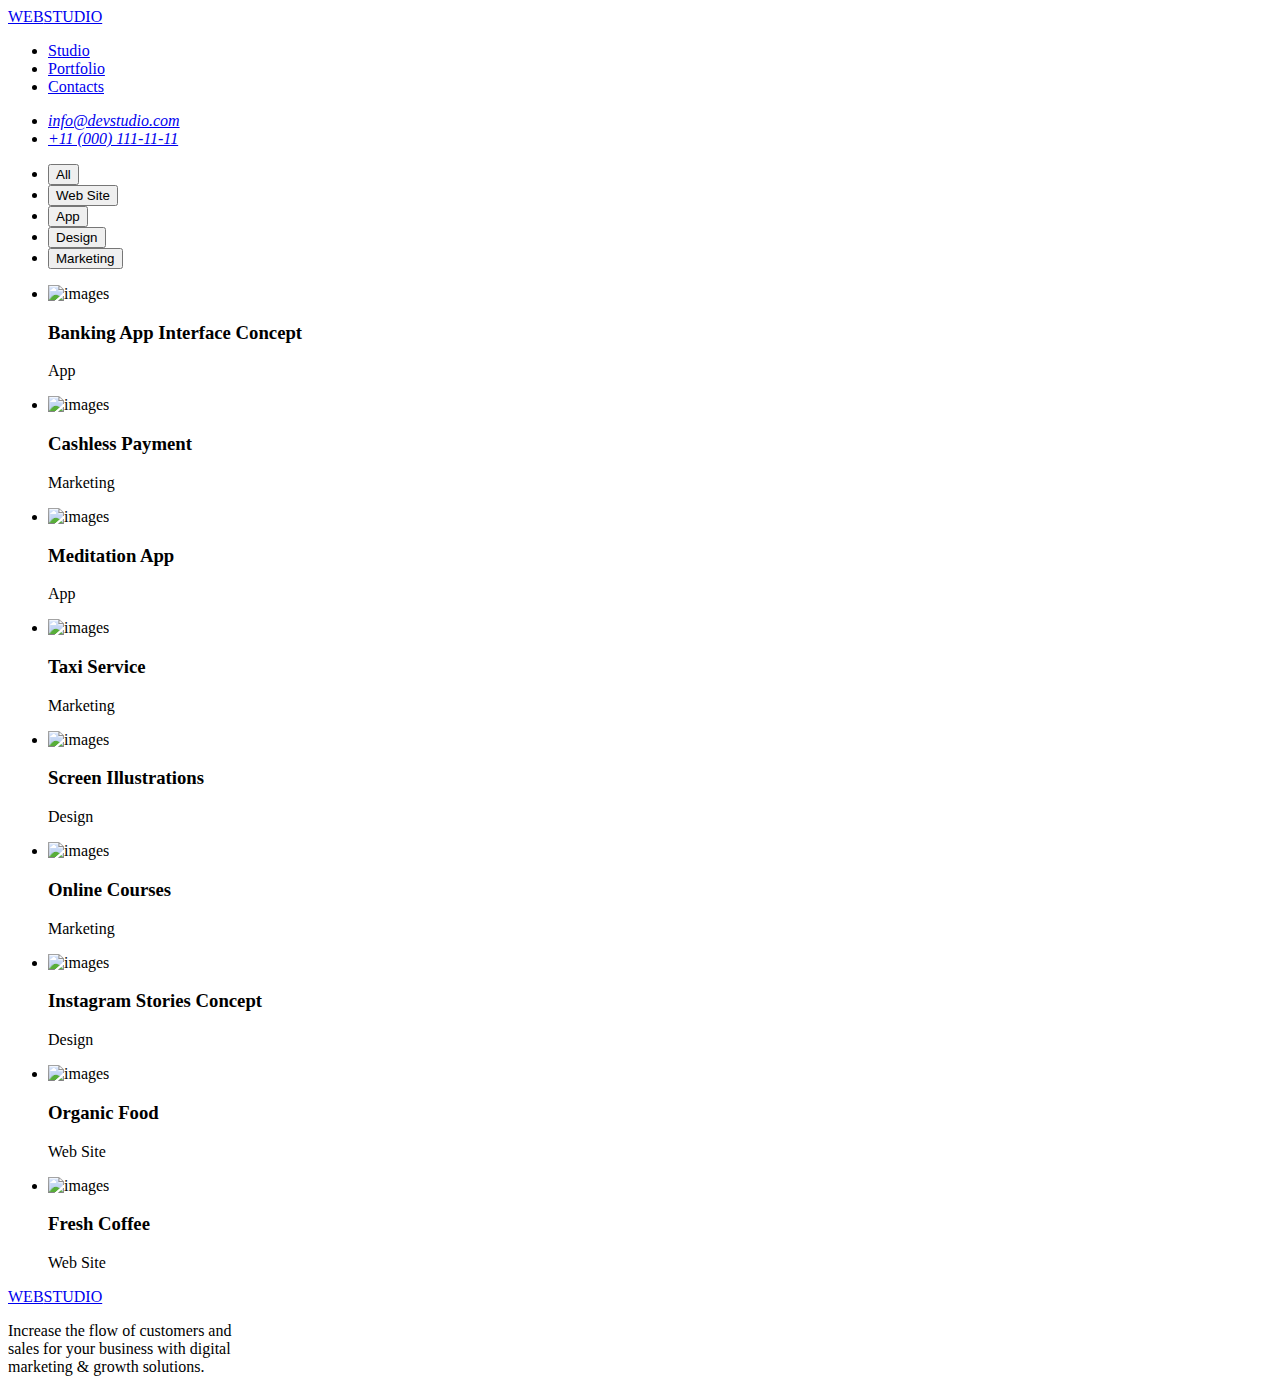
==== portfolio.html @ dd23f2cd "Create portfolio.html" ====
<!DOCTYPE html>
<html lang="en">
    <head>
        <meta charset="UTF-8">
        <meta name="viewport" content="width=device-width, initial-scale=1.0" />
        <title>main page</title>
        <link rel="stylesheet" href="css/styles.css" />
        <link rel="preconnect" href="https://fonts.googleapis.com">
        <link rel="preconnect" href="https://fonts.gstatic.com" crossorigin>
        <link href="https://fonts.googleapis.com/css2?family=Raleway:wght@800&family=Roboto:wght@400;500;700;900&display=swap" rel="stylesheet">
    </head>
<body>
    <body>
        <!-- Header Section -->
        <header class="main-header">
            <div class="container header-container">
                <nav class=" nav-header">
                    <div class="nav-logo">
                        <a class="nav-logo-link" href="index.html">WEB<span class="studio">STUDIO</span></a>
                    </div>
                    <ul class="nav-list">
                        <li class="nav-list-item">
                            <a class="nav-list-link" href="index.html">Studio</a>
                        </li>
                        <li class="nav-list-item">
                            <a class="nav-list-link" href="portfolio.html">Portfolio</a>
                        </li>
                        <li class="nav-list-item">
                            <a class="nav-list-link" href="index.html">Contacts</a>
                        </li>
                    </ul>
                </nav>
                <address class="address">
                    <ul class="address-list">
                        <li class="address-list-item">
                            <a class="address-list-link" href="mailto:info@devstudio.com">info@devstudio.com</a>
                        </li>
                        <li class="address-list-item">
                            <a class="address-list-link" href="tel:+110001111111">+11 (000) 111-11-11</a>
                        </li>
                    </ul>
                </address>
            </div>
        </header>
        <main>
            <!-- Main Section -->
            <main>
                <section class="menu">
                    <div class="container menu-container">
                        <h2 hidden="" class="menu-title">menu</h2>
                        <ul class="menu-list">
                            <li class="menu-list-item">
                                <button class="menu-item-button" type="button" href="portfolio.html">All</button>
                            </li>
                            <li class="menu-list-item">
                                <button class="menu-item-button" type="button" href="portfolio.html">Web Site</button>
                            </li>
                            <li class="menu-list-item">
                                <button class="menu-item-button" type="button" href="portfolio.html">App</button>
                            </li>
                            <li class="menu-list-item">
                                <button class="menu-item-button" type="button" href="portfolio.html">Design</button>
                            </li>
                            <li class="menu-list-item">
                                <button class="menu-item-button" type="button" href="portfolio.html">Marketing</button>
                            </li>
                        </ul>
                    </div>
                </section>
    
            <section class="online-app">
                <div class="container online-app-container">
                    <h2 hidden="" class="online-app-title">Image Thumnails</h2>
                    <ul class="online-app-list">
                        <li class="online-app-list-item">
                            <img class="online-app-list-images-thumbnail" src="./images/images-portfolio/img1.jpg" alt="images"
                                width="360px">
                                <div class="online-app-list-title-container">
                                    <h3 class="online-app-list-title">Banking App Interface Concept</h3>
                                    <p class="online-app-description">App</p>
                                </div>
                        </li>
                        <li class="online-app-list-item">
                            <img class="online-app-list-images-thumbnail" src="./images/images-portfolio/img2.jpg" alt="images"
                                width="360px">
                                <div class="online-app-list-title-container">
                            <h3 class="online-app-list-title">Cashless Payment</h3>
                            <p class="online-app-description">Marketing</p>
                            </div>
                        </li>
                        <li class="online-app-list-item">
                            <img class="online-app-list-images-thumbnail" src="./images/images-portfolio/img3.jpg" alt="images"
                                width="360px">
                                <div class="online-app-list-title-container">
                            <h3 class="online-app-list-title">Meditation App</h3>
                            <p class="online-app-description">App</p>
                            </div>
                        </li>
                        <li class="online-app-list-item">
                            <img class="online-app-list-images-thumbnail" src="./images/images-portfolio/img4.jpg" alt="images"
                                width="360px">
                                <div class="online-app-list-title-container">
                            <h3 class="online-app-list-title">Taxi Service</h3>
                            <p class="online-app-description">Marketing</p>
                            </div>
                        </li>
                        <li class="online-app-list-item">
                            <img class="online-app-list-images-thumbnail" src="./images/images-portfolio/img5.jpg" alt="images"
                                width="360px">
                                <div class="online-app-list-title-container">
                            <h3 class="online-app-list-title">Screen Illustrations</h3>
                            <p class="online-app-description">Design</p>
                            </div>
                        </li>
                        <li class="online-app-list-item">
                            <img class="online-app-list-images-thumbnail" src="./images/images-portfolio/img6.jpg" alt="images"
                                width="360px">
                                <div class="online-app-list-title-container">
                            <h3 class="online-app-list-title">Online Courses</h3>
                            <p class="online-app-description">Marketing</p>
                            </div>
                        </li>
                        <li class="online-app-list-item">
                            <img class="online-app-list-images-thumbnail" src="./images/images-portfolio/img7.jpg" alt="images"
                                width="360px">
                                <div class="online-app-list-title-container">
                            <h3 class="online-app-list-title">Instagram Stories Concept</h3>
                            <p class="online-app-description">Design</p>
                            </div>
                        </li>
                        <li class="online-app-list-item">
                            <img class="online-app-list-images-thumbnail" src="./images/images-portfolio/img8.jpg" alt="images"
                                width="360px">
                                <div class="online-app-list-title-container">
                            <h3 class="online-app-list-title">Organic Food</h3>
                            <p class="online-app-description">Web Site</p>
                            </div>
                        </li>
                        <li class="online-app-list-item">
                            <img class="online-app-list-images-thumbnail" src="./images/images-portfolio/img9.jpg" alt="images"
                                width="360px">
                                <div class="online-app-list-title-container">
                            <h3 class="online-app-list-title">Fresh Coffee</h3>
                            <p class="online-app-description">Web Site</p>
                            </div>
                        </li>
                    </ul>
                </div>
            </section>
        </main>
    <!-- Footer Section -->
<footer class="footer">
    <div class="container footer-container">
        <a class="footer-logo-link" href="index.html">WEB<span class="studio-footer">STUDIO</span></a>
        <p class="footer-description">Increase the flow of customers and <br>sales for your business with digital
            <br>marketing & growth solutions.</p>
    </div>
    </footer>
    
</body>
</html>
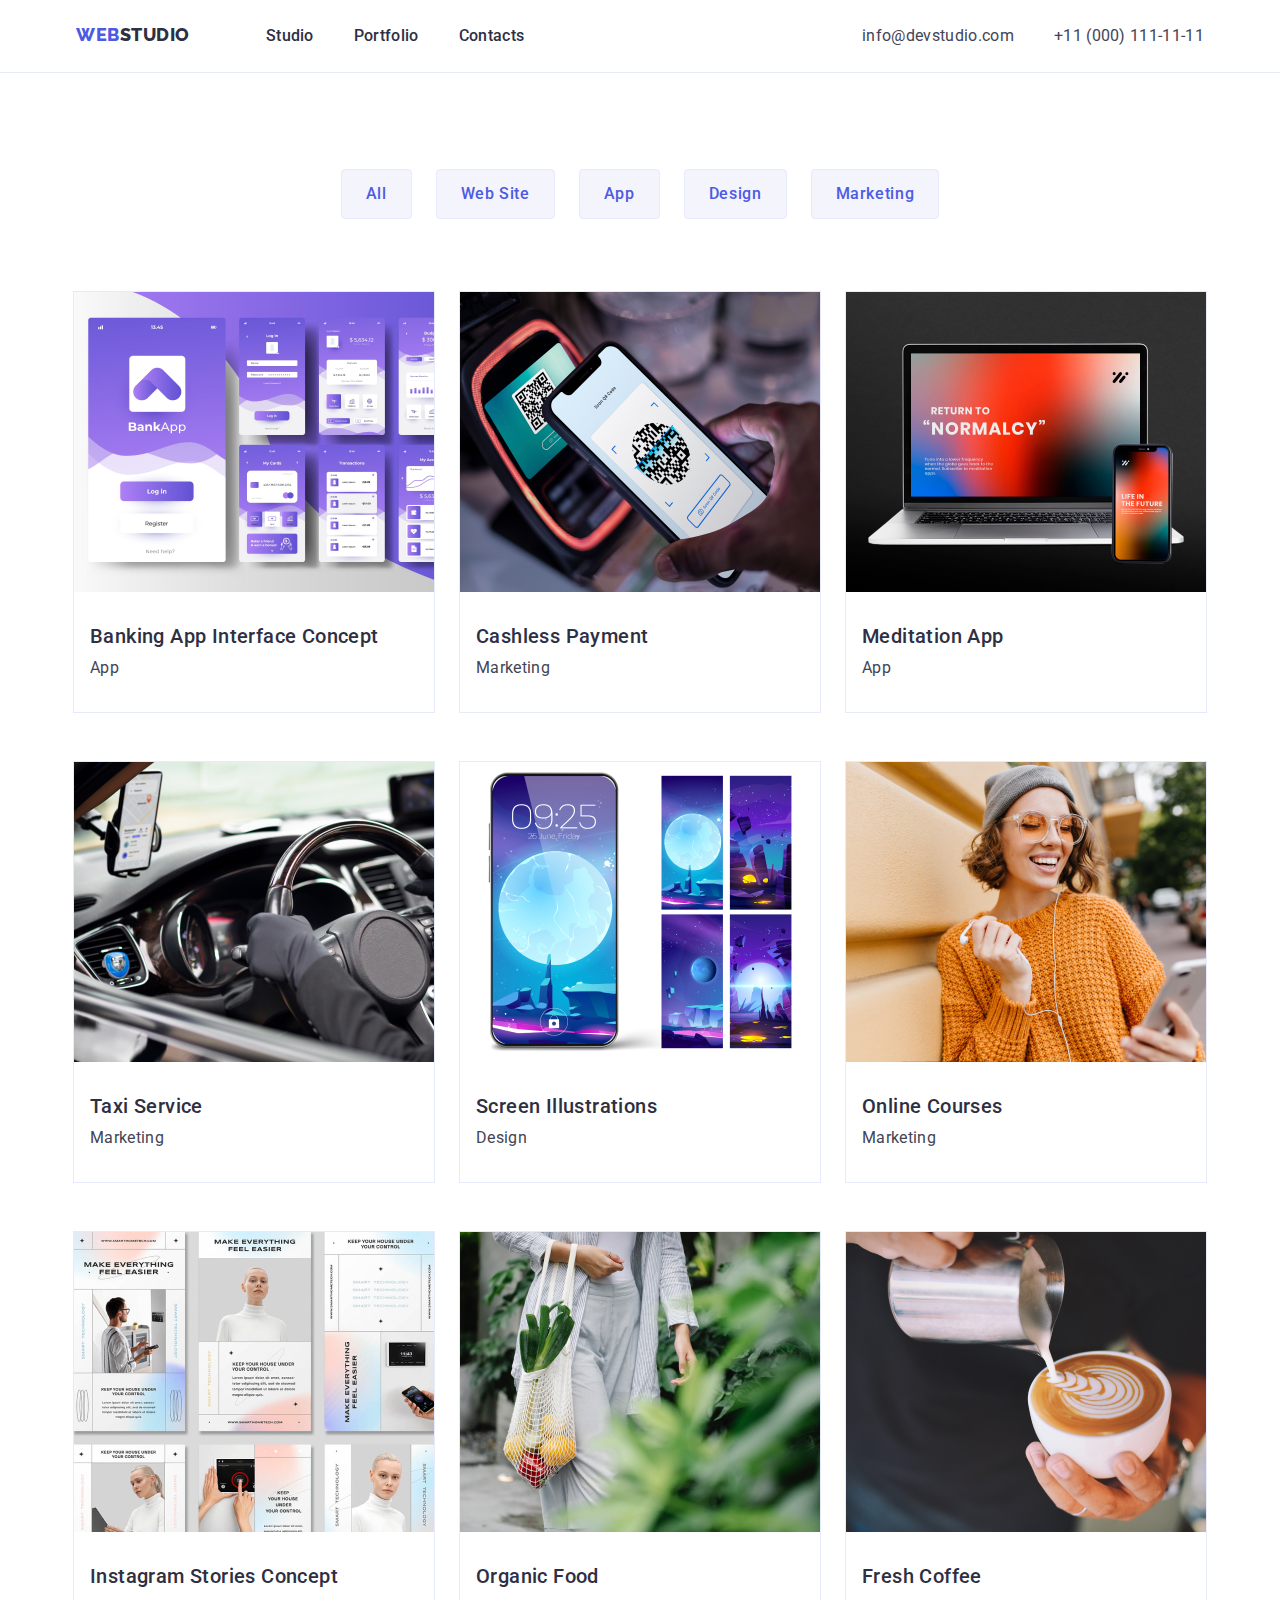
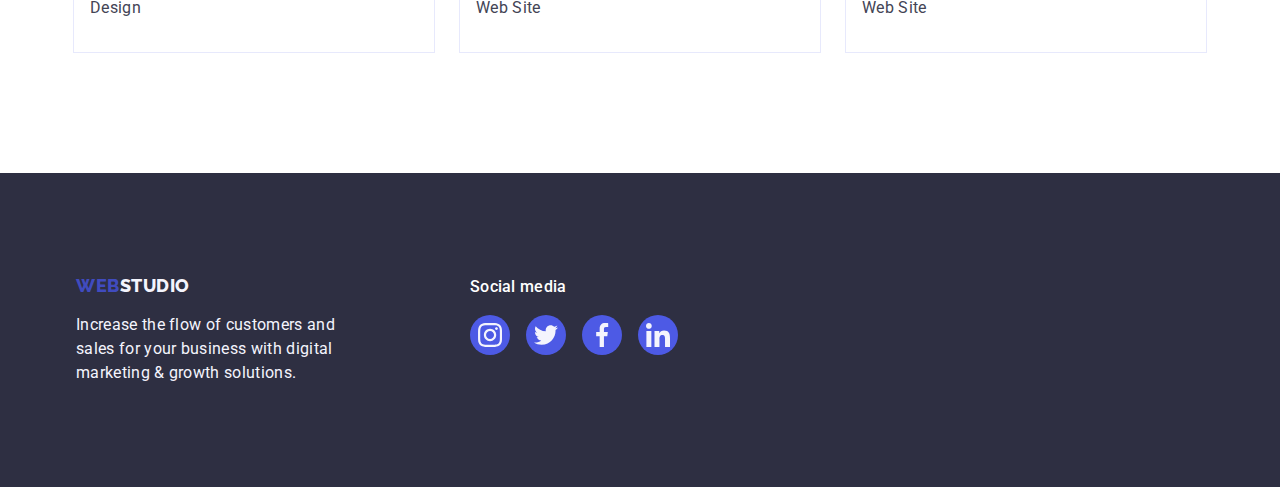
==== commit b9f8f40b: "Update portfolio.html" ====
--- a/portfolio.html
+++ b/portfolio.html
@@ -149,13 +149,48 @@
             </section>
         </main>
     <!-- Footer Section -->
-<footer class="footer">
-    <div class="container footer-container">
-        <a class="footer-logo-link" href="index.html">WEB<span class="studio-footer">STUDIO</span></a>
-        <p class="footer-description">Increase the flow of customers and <br>sales for your business with digital
-            <br>marketing & growth solutions.</p>
+    <footer class="footer">
+        <div class="container footer-container">
+            <h2 hidden="" class="footer-title">Footer</h2>
+        <div class="footer-logo">
+        <a class="footer-logo-link" href="index.html" >WEB<span class="studio-footer">STUDIO</span></a>
+        <p class="footer-description">Increase the flow of customers and <br>sales for your business with digital <br>marketing & growth solutions.</p>
+        </div>
+        <div>
+            <h6 class="footer-title-links">Social media</h6>
+            <ul class="footer-list-links">
+                <li class="footer-list-links-item"> 
+                    <a href="#" class="footer-list-link">
+                        <svg>
+                            <use href="images/images-main/iconsfooter.svg#instagram"/>
+                        </svg>
+                    </a>
+                </li>
+                <li class="footer-list-links-item">
+                    <a href="#" class="footer-list-link">
+                        <svg>
+                            <use href="images/images-main/iconsfooter.svg#twitter"/>
+                        </svg>
+                    </a>
+                </li>
+                <li class="footer-list-links-item"> 
+                    <a href="#" class="footer-list-link">
+                        <svg>
+                            <use href="images/images-main/iconsfooter.svg#facebook"/>
+                        </svg>
+                    </a>
+                </li>
+                <li class="footer-list-links-item">
+                    <a href="#" class="footer-list-link">
+                        <svg>
+                            <use href="images/images-main/iconsfooter.svg#linkedin"/>
+                        </svg>
+                    </a>
+                </li>     
+            </ul>
+        </div>
     </div>
-    </footer>
+</footer>
     
 </body>
 </html>--- a/css/styles.css
+++ b/css/styles.css
@@ -0,0 +1,624 @@
+* {
+    margin: 0;
+    padding: 0;
+    box-sizing: border-box;
+}
+
+body {
+    font-family: 'Roboto';
+}
+
+img {
+    display: block;
+    max-width: 100%;
+    height: auto;
+}
+
+h1,
+h2,
+h3,
+h4,
+h5,
+h6,
+p,
+ul {
+    margin: 0;
+    padding: 0;
+}
+
+:root {
+    --iris: #4d5ae5;
+    --navyblue: #2E2F42;
+    --ocean: #404bbf;
+    --white: #ffffff;
+    --slate: #434455;
+    --cornflower: #e7e9fc;
+    --cloud: #f4f4fd;
+    --green: #31d0aa;
+    --lightslate: #8e8f99;
+    --navybluemodal: #2e2f42;
+    --grey: #2e2f42;
+    --dairy: #fcfcfc;
+}
+.container{
+    width:1158px;
+    margin:0 auto;
+}
+.header-container{
+    display: flex;
+    justify-content: space-between;
+    padding: 0px 15px;
+}
+.main-header {
+    display:flex;
+    background-color:var(--white);
+    border-bottom: 1px solid var(--cornflower);
+    padding:24px 0px;
+}
+
+button {
+    border: unset;
+    font-family: inherit;
+    cursor: pointer;
+    outline: none;
+}
+
+a {
+    text-decoration: none;
+}
+
+.nav-header {
+    display: inline-flex;
+    gap:76px;
+}
+
+.nav-logo-link {
+    color: var(--iris);
+    font-family: Raleway;
+    font-size: 18px;
+    font-style: normal;
+    font-weight: 800;
+    line-height: 21px;
+    letter-spacing: 0.54px;
+    text-transform: uppercase;
+}
+
+.nav-logo-link:hover {
+    color: var(--ocean);
+}
+
+.studio {
+    color: var(--navyblue);
+    font-family: Raleway;
+    font-size: 18px;
+    font-style: normal;
+    font-weight: 800;
+    line-height: 21px;
+    letter-spacing: 0.54px;
+    text-transform: uppercase;
+}
+
+.studio:hover {
+    color: var(--ocean);
+}
+
+.nav-list{
+    display: inline-flex;
+    gap: 40px;
+}
+
+.nav-list-item {
+    list-style: none;
+}
+
+.nav-list-link {
+    color: var(--navyblue);
+    font-size: 16px;
+    font-style: normal;
+    font-weight: 500;
+    line-height: 24px;
+    letter-spacing: 0.32px;
+}
+
+.nav-list-link:hover {
+    color: var(--ocean);
+}
+
+.address {
+    display: inline-flex;
+}
+
+.address-list {
+    display: inline-flex;
+    gap: 40px;
+    padding: right 156px;
+}
+
+.address-list-item {
+    display: inline-flex;
+    list-style: none;
+}
+
+.address-list-link {
+    display: inline-flex;
+    text-decoration: none;
+    color: var(--slate);
+    font-family: Roboto;
+    font-size: 16px;
+    font-style: normal;
+    font-weight: 400;
+    line-height: 24px;
+    letter-spacing: 0.32px;
+}
+
+.address-list-link:hover {
+    color: var(--ocean);
+}
+
+/* Reset default button */
+button{
+    border:unset;
+    font-family:inherit;
+    cursor:pointer;
+    outline:none;
+}
+
+.hero {
+    background: linear-gradient(rgba(0, 0, 0, 0.7),rgba(0,0,0,0.7)), url('../images/images-main/hero-image.jpg');
+    background-position: center;
+    background-repeat: no-repeat;
+    justify-items: center;
+    align-items: center;
+    height: 600px;
+    width: auto;
+}
+
+.hero-container{
+    display:flex;
+    flex-direction:column;
+    align-items:center;
+    gap:48px;
+}
+
+.hero-title{
+    color:var(--white);
+    font-size: 56px;
+    font-style: normal;
+    font-weight: 700;
+    letter-spacing: 1.12px;
+    text-align: center;
+    padding-top: 188px;
+}
+
+.hero-button {
+        display: inline-flex;
+        color: var(--white);
+        text-align: center;
+        font-size: 16px;
+        font-style: normal;
+        font-weight: 500;
+        line-height: 24px;
+        letter-spacing: 0.64px;
+        border-radius: 4px;
+        background: var(--iris);
+        box-shadow: 0px 4px 4px 0px rgba(0, 0, 0, 0.15);
+        padding: 16px 32px;
+        align-items: flex-start;
+        gap: 10px;
+        cursor: pointer;
+}
+
+.hero-button:hover {
+    color: var(--white);
+    background: var(--ocean);
+}
+
+.features{
+    display: block;
+    background-color: var(--white);
+    padding: 120px 0;
+    margin-bottom: 0;
+   
+}
+
+.features-container {
+    display: flex;
+    justify-content: space-between;
+    align-items: center;
+}
+
+.features-list {
+    display:flex;
+    list-style: none;
+    width:100%;
+    justify-content: space-between;
+   
+}
+
+.features-list-item{
+   align-items: center;
+   width: 264px;
+   height: 112px;
+   border-radius: 4px;
+   background: var(--cloud);
+}
+
+.features-list-icon{
+    width: 64px;
+    height: 64px;
+    align-items: center;
+    margin:24px 100px;
+}
+
+.features-list-title {
+    color: var(--navyblue);
+    font-size: 20px;
+    font-style: normal;
+    font-weight: 500;
+    line-height: 24px;
+    letter-spacing: 0.4px;
+    padding-top: 8px;
+    padding-bottom: 8px;
+}
+.services{
+    display:block;
+    background-color: var(--white);
+    margin: 120px 0;
+}
+
+.services-container{
+    display:flex;
+    flex-direction: column;
+    align-items: center;
+    gap:72px;  
+    
+}
+
+ .services-title{
+    display:inline-block;
+    color: var(--navyblue);
+    font-size: 36px;
+    font-style: normal;
+    line-height: 40px;
+    letter-spacing: 0.72px;
+    text-transform: capitalize;
+}
+
+.services-list{
+    display: inline-flex;
+    list-style:none;
+    gap:24px;
+}
+
+.team{
+    display:block;
+    background-color: var(--cloud);
+    padding:120px 0px;
+}
+
+.team-container{
+    display:flex;
+    flex-direction: column;
+    align-items:center;
+    gap:72px;
+}
+
+.team-title {
+    display: inline-flex;
+    color: var(--navyblue);
+    font-size: 36px;
+    font-style: normal;
+    line-height: 40px;
+    text-transform: capitalize;
+   
+}
+.team-list{
+    display:flex;
+    gap:24px;
+}
+
+.team-list-images{
+    display:flex;
+    flex-direction: column;
+    justify-content: center;
+    align-items: center;
+    border-radius: 0px 0px 4px 4px;
+    background: var(--white);
+    box-shadow: 0px 2px 1px 0px rgba(46, 47, 66, 0.08), 0px 1px 1px 0px rgba(46, 47, 66, 0.16), 0px 1px 6px 0px rgba(46, 47, 66, 0.08);
+}
+
+.team-list-title-container{
+    display: flex;
+    flex-direction: column;
+    align-items:center;
+    padding:32px 16px;
+}
+
+.team-list-title{
+    color: var(--navyblue);
+    text-align: center;
+    font-size: 20px;
+    font-style: normal;
+    font-weight: 500;
+    line-height: 24px;
+    letter-spacing: 0.4px;
+    padding-bottom:8px;
+}
+
+.team-list-description{
+    color: var(--slate);
+    text-align: center;
+    font-size: 16px;
+    font-style: normal;
+    font-weight: 400;
+    line-height: 24px;
+    letter-spacing: 0.32px;
+
+} 
+.team-list-links-item{
+    display: flex;
+    list-style: none;
+   
+
+}
+.team-list-links{
+    display:flex;
+    align-items: center;
+    justify-content: center;
+    gap:24px;
+    margin-top: 8px;
+}
+.team-list-link{
+    display: flex;
+    align-items:center;
+    justify-content: center;
+    width: 40px;
+    height: 40px;
+    background-color: var(--iris);
+    border-radius:22px;
+    
+}
+.team-list-link svg{
+    fill: var(--cloud);
+    width: 16px;
+    height: 16px;
+    align-items:center;
+    justify-content: center;
+    
+}
+
+.image-thumbnails {
+    width: 360px;
+    height: 300px;
+    border: 1px solid var(--cornflower);
+    background: var(--white);
+}
+.customers{
+    display:block;
+    background-color: var(--white);
+    padding:120px 0px;
+}
+.customers-container{
+    display:flex;
+    flex-direction: column;
+    align-items:center;
+    gap: 72px;
+}
+
+.customers-title{
+    display:inline-block;
+    color: var(--navyblue);
+    font-size: 36px;
+    font-style: normal;
+    line-height: 40px;
+    letter-spacing: 0.72px;
+    text-transform: capitalize;
+}
+.customers-list {
+    display:flex;
+    list-style: none;
+    width:100%;
+    justify-content: center;
+    gap: 24px;
+   
+}
+
+.customers-list-item{
+    align-items: center;
+    width: 168px;
+    height: 88px;
+    border-radius: 4px;
+    border: 1px solid var(--lightslate);
+    
+ }
+.customers-list-icon{
+    width: 104px;
+    height: 56px;
+    align-items: center;
+    margin:16px 32px;
+}
+
+.footer{
+    display:block;
+    background: var(--navyblue);
+    padding:101.5px 0px;
+}
+.footer-container{
+    display:flex;
+    gap: 120px;
+}
+
+.footer-logo{
+    display:flex;
+    flex-direction: column;
+    gap:17.5px;
+    padding:0px 15px;
+}
+
+.footer-logo-link{
+        color: var(--iris);
+        font-family: Raleway;
+        font-size: 18px;
+        font-style: normal;
+        font-weight: 800;
+        line-height: 21px;
+        letter-spacing: 0.54px;
+        text-transform: uppercase;
+        text-decoration: none;
+}
+
+.studio-footer{ 
+        color: var(--cloud,);
+        font-family: Raleway;
+        font-size: 18px;
+        font-style: normal;
+        font-weight: 800;
+        line-height: 21px;
+        text-transform: uppercase;
+        text-decoration: none;
+}
+
+.footer-description{
+    color: var(--cloud);
+        font-size: 16px;
+        font-style: normal;
+        font-weight: 400;
+        line-height: 24px;
+        letter-spacing: 0.32px;        
+}
+
+.footer-logo-link, 
+.studio-footer:hover{
+    color: var(--ocean);
+}
+
+
+.footer-list-link{
+    display: flex;
+    align-items:center;
+    justify-content: center;
+    width: 40px;
+    height: 40px;
+    background-color: var(--iris);
+    border-radius:22px;
+    
+}
+.footer-list-link svg{
+    fill: var(--cloud);
+    width: 24px;
+    height: 24px;
+    align-items:center;
+    justify-content: center;  
+}
+
+.footer-list-links-item{
+    list-style:none;
+}
+.footer-list-links{
+    display:flex;
+    gap: 16px;
+    padding-top:16px;
+}
+.footer-title-links{
+    color: var(--white);
+    font-size: 16px;
+    font-style: normal;
+    font-weight: 500;
+    line-height: 24px; 
+    letter-spacing: 0.32px;
+}
+/* CSS for portfolio.html below */
+.menu {
+    display:block;
+    background-color: nav(--ocean);
+    padding-top: 96px;
+    padding-bottom: 72px;
+}
+.menu-container {
+    display:flex;
+    flex-direction: column;
+    align-items: center;
+}
+.menu-list {
+    display: flex;
+    list-style: none;
+    gap: 24px;
+}
+.menu-item-button {
+    color: var(--iris);
+    text-align: center;
+    font-size: 16px;
+    font-style: normal;
+    font-weight: 500;
+    line-height: 24px;
+    letter-spacing: 0.64px;
+    display: block;
+    padding: 12px 24px;
+    border-radius: 4px;
+    background-color: var(--cloud);
+    border: 1px solid var(--cornflower);
+
+}
+
+.menu-item-button:hover {
+    color: var(--white);
+    background: var(--ocean);
+    box-shadow: 0px 2px 2px 0px rgba(0, 0, 0, 0.12), 0px 2px 1px 0px rgba(0, 0, 0, 0.08), 0px 3px 1px 0px rgba(0, 0, 0, 0.10);
+    border-color: var(--ocean);
+}
+
+.online-app{
+    display:block;
+    background-color: var(--white);
+    /* padding-top:72px; */
+    padding-bottom: 120px;
+}
+
+.online-app-container{
+    display: flex;
+    flex-direction: column;
+    align-items: center;
+}
+
+.online-app-list{
+    display:flex;
+    list-style:none;
+    flex-wrap:wrap;
+    column-gap:24px;
+    row-gap:48px;
+    align-items:center;
+    justify-content: center;
+}
+.online-app-list-item{
+    border: 1px solid var(--cornflower);
+    background: var(--white);
+}
+
+.online-app-list-title{
+    padding-top:32px;
+}
+.online-app-list-title-container{
+    display: flex;
+    flex-direction: column;
+    text-indent: 16px;
+    gap: 8px;
+    padding-bottom: 32px;
+}
+
+.online-app-list-title{
+        color: var(--navyblue);
+        font-size: 20px;
+        font-style: normal;
+        font-weight: 500;
+        line-height: 24px;
+        letter-spacing: 0.4px;
+}
+
+.online-app-description{
+        color: var(--slate);
+        font-size: 16px;
+        font-style: normal;
+        font-weight: 400;
+        line-height: 24px;
+        letter-spacing: 0.32px;
+}